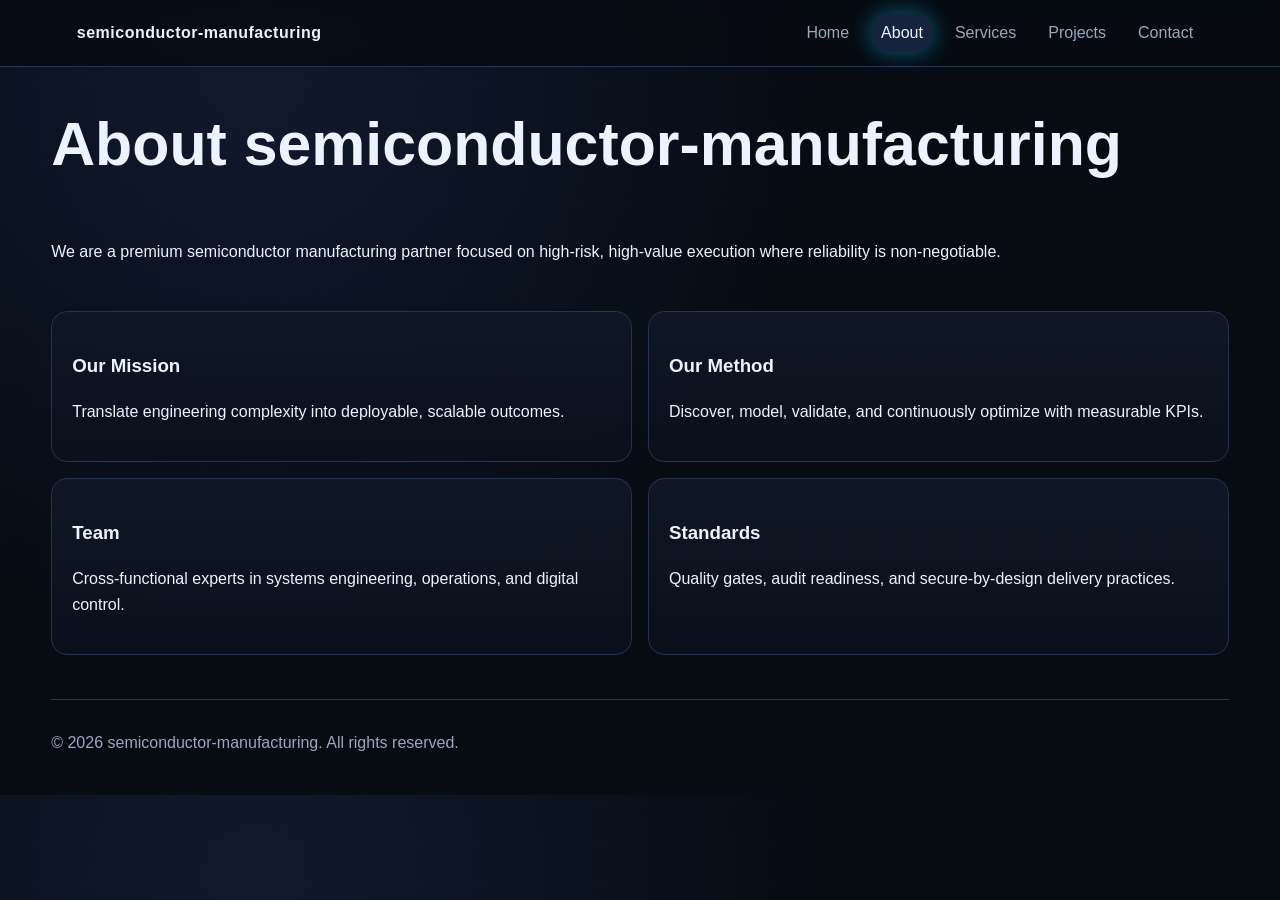
==== about.html @ 589b0c00 "initial commit" ====
﻿<!doctype html>
<html lang="en">
<head>
    <meta charset="UTF-8">
    <meta name="viewport" content="width=device-width, initial-scale=1.0">
    <meta name="description" content="semiconductor-manufacturing premium industrial agency website.">
    <title>semiconductor-manufacturing | About</title>
    <link rel="stylesheet" href="css/styles.css">
</head>
<body>
    <div class="bg-grid" aria-hidden="true"></div>
    <header class="site-header">
        <a class="logo" href="index.html">semiconductor-manufacturing</a>
        <nav>
                <a href="index.html">Home</a>
                <a href="about.html" class="active">About</a>
                <a href="services.html">Services</a>
                <a href="projects.html">Projects</a>
                <a href="contact.html">Contact</a>
        </nav>
    </header>
    <main class="container">
        <section class="page-hero reveal"><h1>About semiconductor-manufacturing</h1><p>We are a premium semiconductor manufacturing partner focused on high-risk, high-value execution where reliability is non-negotiable.</p></section>
        <section class="grid-2 reveal">
            <article class="card"><h3>Our Mission</h3><p>Translate engineering complexity into deployable, scalable outcomes.</p></article>
            <article class="card"><h3>Our Method</h3><p>Discover, model, validate, and continuously optimize with measurable KPIs.</p></article>
            <article class="card"><h3>Team</h3><p>Cross-functional experts in systems engineering, operations, and digital control.</p></article>
            <article class="card"><h3>Standards</h3><p>Quality gates, audit readiness, and secure-by-design delivery practices.</p></article>
        </section>
    </main>
    <footer class="site-footer">
        <p>&copy; 2026 semiconductor-manufacturing. All rights reserved.</p>
    </footer>
    <script src="js/script.js"></script>
</body>
</html>
---- css/styles.css ----
﻿:root {
    --bg: #070b12;
    --text: #edf2ff;
    --muted: #9ca7bf;
    --line: #24334f;
    --accent: #00d2ff;
    --accent-2: #36ff8f;
    --glow: 0 0 22px rgba(0, 210, 255, 0.45);
    --radius: 16px;
}
* { box-sizing: border-box; }
html { scroll-behavior: smooth; }
body { margin: 0; font-family: "Segoe UI", "Trebuchet MS", sans-serif; background: radial-gradient(circle at 20% 10%, #0f1a2e, var(--bg) 45%), var(--bg); color: var(--text); line-height: 1.6; }
.bg-grid { position: fixed; inset: 0; background-image: linear-gradient(rgba(255,255,255,.04) 1px, transparent 1px), linear-gradient(90deg, rgba(255,255,255,.04) 1px, transparent 1px); background-size: 40px 40px; opacity: .25; pointer-events: none; z-index: -1; }
.site-header { position: sticky; top: 0; display: flex; justify-content: space-between; align-items: center; padding: 14px 6vw; border-bottom: 1px solid var(--line); background: rgba(7, 11, 18, 0.86); backdrop-filter: blur(8px); z-index: 10; }
.logo { color: var(--text); text-decoration: none; font-weight: 700; letter-spacing: .5px; }
nav { display: flex; gap: 12px; flex-wrap: wrap; }
nav a { color: var(--muted); text-decoration: none; padding: 6px 10px; border-radius: 999px; transition: .25s ease; }
nav a:hover, nav a.active { color: var(--text); background: #15233d; box-shadow: var(--glow); }
.container { width: min(1180px, 92vw); margin: 44px auto; display: grid; gap: 30px; }
.hero, .page-hero { display: grid; grid-template-columns: repeat(2, minmax(0, 1fr)); gap: 30px; align-items: center; }
.page-hero { grid-template-columns: 1fr; }
.kicker { color: var(--accent-2); text-transform: uppercase; letter-spacing: 1.2px; font-weight: 600; }
h1 { font-size: clamp(2rem, 5vw, 3.8rem); line-height: 1.1; margin: 0 0 16px; }
h2 { font-size: clamp(1.4rem, 3vw, 2rem); margin-top: 0; }
.hero-orb { width: min(420px, 100%); aspect-ratio: 1; border-radius: 50%; margin-inline: auto; background: conic-gradient(from 180deg, #0ef, #34ff8a, #1292f2, #0ef); box-shadow: 0 0 70px rgba(0, 210, 255, .45); animation: spin 18s linear infinite; }
@keyframes spin { to { transform: rotate(360deg); } }
.hero-actions { display: flex; gap: 12px; flex-wrap: wrap; margin-top: 16px; }
.btn { border: 1px solid var(--line); color: var(--text); text-decoration: none; background: #101a2f; padding: 10px 14px; border-radius: 10px; transition: .25s ease; cursor: pointer; }
.btn:hover { transform: translateY(-2px); box-shadow: var(--glow); }
.btn-primary { background: linear-gradient(130deg, #00a9d8, #18b56f); border-color: transparent; }
.grid-3, .stats { display: grid; grid-template-columns: repeat(4, minmax(0, 1fr)); gap: 16px; }
.grid-3 { grid-template-columns: repeat(3, minmax(0, 1fr)); }
.grid-2 { display: grid; grid-template-columns: repeat(2, minmax(0, 1fr)); gap: 16px; }
.card { background: linear-gradient(180deg, rgba(17, 24, 38, 0.94), rgba(10, 16, 27, 0.96)); border: 1px solid var(--line); border-radius: var(--radius); padding: 20px; transition: .3s ease; }
.card:hover { border-color: #2f5b9a; transform: translateY(-4px); box-shadow: var(--glow); }
.stat-card h3 { font-size: 2rem; margin: 0; color: var(--accent); }
.animated-card { animation: floatCard 3.8s ease-in-out infinite alternate; }
@keyframes floatCard { from { transform: translateY(0); } to { transform: translateY(-8px); } }
.tool-section .tool-grid { display: grid; grid-template-columns: repeat(2, minmax(0, 1fr)); gap: 16px; }
#tool-form { display: grid; gap: 12px; }
#tool-form label { display: grid; gap: 6px; color: var(--muted); font-size: .95rem; }
#tool-form input { background: #0a1323; border: 1px solid var(--line); color: var(--text); border-radius: 10px; padding: 9px 11px; }
.tool-output p { min-height: 54px; }
.meter { height: 10px; border-radius: 8px; background: #1b2539; overflow: hidden; }
.meter span { display: block; width: 0; height: 100%; background: linear-gradient(90deg, var(--accent), var(--accent-2)); transition: width .45s ease; }
.contact-form input, .contact-form textarea { width: 100%; background: #0a1323; color: var(--text); border: 1px solid var(--line); border-radius: 10px; padding: 9px 11px; }
.reveal { opacity: 0; transform: translateY(18px); transition: .65s ease; }
.reveal.show { opacity: 1; transform: translateY(0); }
.site-footer { width: min(1180px, 92vw); margin: 24px auto 40px; color: var(--muted); border-top: 1px solid var(--line); padding-top: 14px; }
@media (max-width: 960px) {
    .hero, .grid-3, .grid-2, .stats, .tool-section .tool-grid { grid-template-columns: 1fr; }
    .site-header { gap: 10px; flex-direction: column; align-items: flex-start; }
}
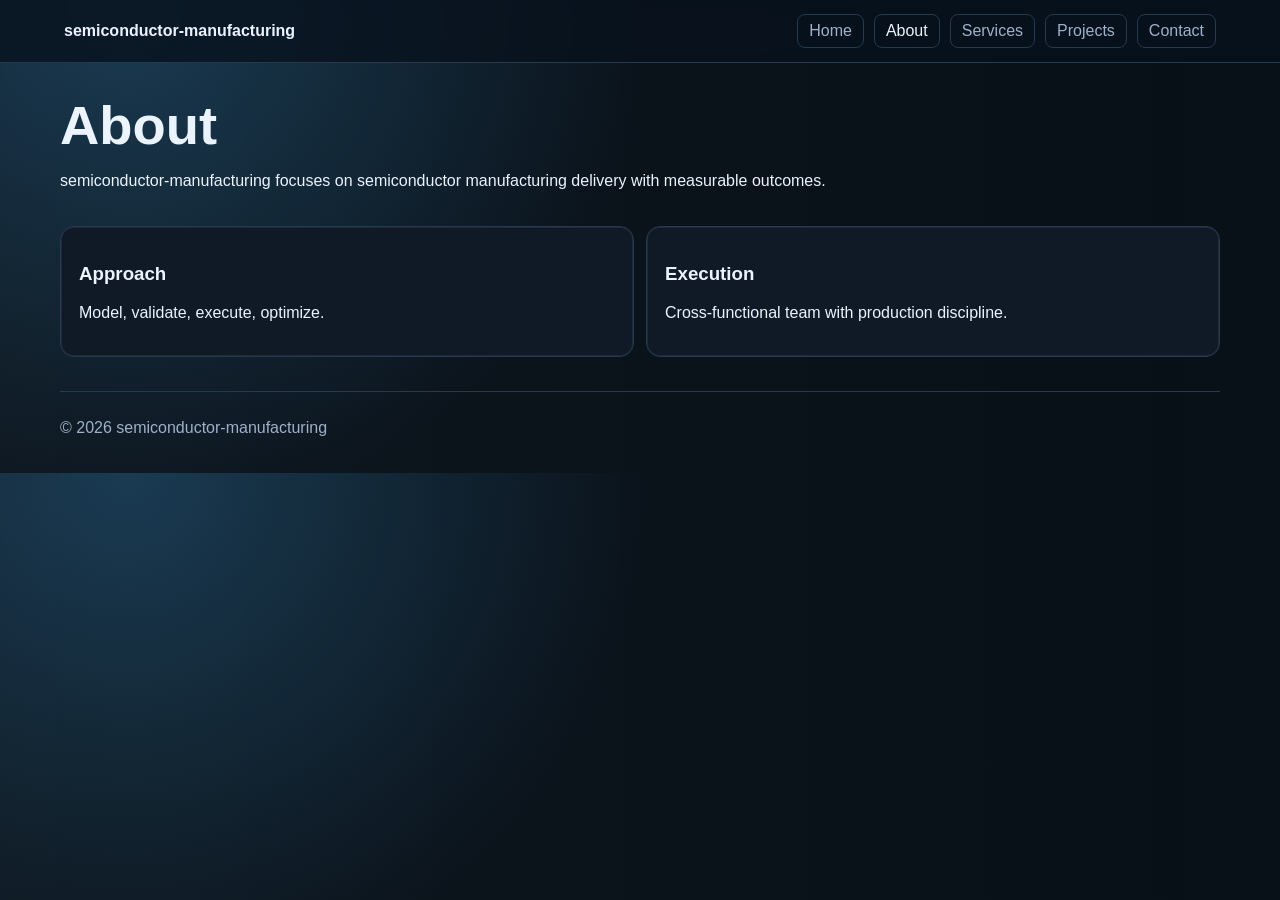
==== commit fd7da59a: "made this unique" ====
--- a/about.html
+++ b/about.html
@@ -1,36 +1,2 @@
-﻿<!doctype html>
-<html lang="en">
-<head>
-    <meta charset="UTF-8">
-    <meta name="viewport" content="width=device-width, initial-scale=1.0">
-    <meta name="description" content="semiconductor-manufacturing premium industrial agency website.">
-    <title>semiconductor-manufacturing | About</title>
-    <link rel="stylesheet" href="css/styles.css">
-</head>
-<body>
-    <div class="bg-grid" aria-hidden="true"></div>
-    <header class="site-header">
-        <a class="logo" href="index.html">semiconductor-manufacturing</a>
-        <nav>
-                <a href="index.html">Home</a>
-                <a href="about.html" class="active">About</a>
-                <a href="services.html">Services</a>
-                <a href="projects.html">Projects</a>
-                <a href="contact.html">Contact</a>
-        </nav>
-    </header>
-    <main class="container">
-        <section class="page-hero reveal"><h1>About semiconductor-manufacturing</h1><p>We are a premium semiconductor manufacturing partner focused on high-risk, high-value execution where reliability is non-negotiable.</p></section>
-        <section class="grid-2 reveal">
-            <article class="card"><h3>Our Mission</h3><p>Translate engineering complexity into deployable, scalable outcomes.</p></article>
-            <article class="card"><h3>Our Method</h3><p>Discover, model, validate, and continuously optimize with measurable KPIs.</p></article>
-            <article class="card"><h3>Team</h3><p>Cross-functional experts in systems engineering, operations, and digital control.</p></article>
-            <article class="card"><h3>Standards</h3><p>Quality gates, audit readiness, and secure-by-design delivery practices.</p></article>
-        </section>
-    </main>
-    <footer class="site-footer">
-        <p>&copy; 2026 semiconductor-manufacturing. All rights reserved.</p>
-    </footer>
-    <script src="js/script.js"></script>
-</body>
-</html>
+﻿<!doctype html><html lang="en"><head><meta charset="utf-8"><meta name="viewport" content="width=device-width,initial-scale=1"><title>semiconductor-manufacturing | about.html</title><link rel="stylesheet" href="css/styles.css"></head><body class="nav-box card-edge hero-split motif-silicon btn-line"><div class="bg"></div><header><a class="logo" href="index.html">semiconductor-manufacturing</a><nav><a href="index.html">Home</a><a href="about.html" class="active">About</a><a href="services.html">Services</a><a href="projects.html">Projects</a><a href="contact.html">Contact</a></nav></header><main>        <section class="head reveal"><h1>About</h1><p>semiconductor-manufacturing focuses on semiconductor manufacturing delivery with measurable outcomes.</p></section>
+        <section class="cols reveal"><article class="card"><h3>Approach</h3><p>Model, validate, execute, optimize.</p></article><article class="card"><h3>Execution</h3><p>Cross-functional team with production discipline.</p></article></section></main><footer><p>&copy; 2026 semiconductor-manufacturing</p></footer><script src="js/script.js"></script></body></html>
--- a/css/styles.css
+++ b/css/styles.css
@@ -1,54 +1,16 @@
-﻿:root {
-    --bg: #070b12;
-    --text: #edf2ff;
-    --muted: #9ca7bf;
-    --line: #24334f;
-    --accent: #00d2ff;
-    --accent-2: #36ff8f;
-    --glow: 0 0 22px rgba(0, 210, 255, 0.45);
-    --radius: 16px;
-}
-* { box-sizing: border-box; }
-html { scroll-behavior: smooth; }
-body { margin: 0; font-family: "Segoe UI", "Trebuchet MS", sans-serif; background: radial-gradient(circle at 20% 10%, #0f1a2e, var(--bg) 45%), var(--bg); color: var(--text); line-height: 1.6; }
-.bg-grid { position: fixed; inset: 0; background-image: linear-gradient(rgba(255,255,255,.04) 1px, transparent 1px), linear-gradient(90deg, rgba(255,255,255,.04) 1px, transparent 1px); background-size: 40px 40px; opacity: .25; pointer-events: none; z-index: -1; }
-.site-header { position: sticky; top: 0; display: flex; justify-content: space-between; align-items: center; padding: 14px 6vw; border-bottom: 1px solid var(--line); background: rgba(7, 11, 18, 0.86); backdrop-filter: blur(8px); z-index: 10; }
-.logo { color: var(--text); text-decoration: none; font-weight: 700; letter-spacing: .5px; }
-nav { display: flex; gap: 12px; flex-wrap: wrap; }
-nav a { color: var(--muted); text-decoration: none; padding: 6px 10px; border-radius: 999px; transition: .25s ease; }
-nav a:hover, nav a.active { color: var(--text); background: #15233d; box-shadow: var(--glow); }
-.container { width: min(1180px, 92vw); margin: 44px auto; display: grid; gap: 30px; }
-.hero, .page-hero { display: grid; grid-template-columns: repeat(2, minmax(0, 1fr)); gap: 30px; align-items: center; }
-.page-hero { grid-template-columns: 1fr; }
-.kicker { color: var(--accent-2); text-transform: uppercase; letter-spacing: 1.2px; font-weight: 600; }
-h1 { font-size: clamp(2rem, 5vw, 3.8rem); line-height: 1.1; margin: 0 0 16px; }
-h2 { font-size: clamp(1.4rem, 3vw, 2rem); margin-top: 0; }
-.hero-orb { width: min(420px, 100%); aspect-ratio: 1; border-radius: 50%; margin-inline: auto; background: conic-gradient(from 180deg, #0ef, #34ff8a, #1292f2, #0ef); box-shadow: 0 0 70px rgba(0, 210, 255, .45); animation: spin 18s linear infinite; }
-@keyframes spin { to { transform: rotate(360deg); } }
-.hero-actions { display: flex; gap: 12px; flex-wrap: wrap; margin-top: 16px; }
-.btn { border: 1px solid var(--line); color: var(--text); text-decoration: none; background: #101a2f; padding: 10px 14px; border-radius: 10px; transition: .25s ease; cursor: pointer; }
-.btn:hover { transform: translateY(-2px); box-shadow: var(--glow); }
-.btn-primary { background: linear-gradient(130deg, #00a9d8, #18b56f); border-color: transparent; }
-.grid-3, .stats { display: grid; grid-template-columns: repeat(4, minmax(0, 1fr)); gap: 16px; }
-.grid-3 { grid-template-columns: repeat(3, minmax(0, 1fr)); }
-.grid-2 { display: grid; grid-template-columns: repeat(2, minmax(0, 1fr)); gap: 16px; }
-.card { background: linear-gradient(180deg, rgba(17, 24, 38, 0.94), rgba(10, 16, 27, 0.96)); border: 1px solid var(--line); border-radius: var(--radius); padding: 20px; transition: .3s ease; }
-.card:hover { border-color: #2f5b9a; transform: translateY(-4px); box-shadow: var(--glow); }
-.stat-card h3 { font-size: 2rem; margin: 0; color: var(--accent); }
-.animated-card { animation: floatCard 3.8s ease-in-out infinite alternate; }
-@keyframes floatCard { from { transform: translateY(0); } to { transform: translateY(-8px); } }
-.tool-section .tool-grid { display: grid; grid-template-columns: repeat(2, minmax(0, 1fr)); gap: 16px; }
-#tool-form { display: grid; gap: 12px; }
-#tool-form label { display: grid; gap: 6px; color: var(--muted); font-size: .95rem; }
-#tool-form input { background: #0a1323; border: 1px solid var(--line); color: var(--text); border-radius: 10px; padding: 9px 11px; }
-.tool-output p { min-height: 54px; }
-.meter { height: 10px; border-radius: 8px; background: #1b2539; overflow: hidden; }
-.meter span { display: block; width: 0; height: 100%; background: linear-gradient(90deg, var(--accent), var(--accent-2)); transition: width .45s ease; }
-.contact-form input, .contact-form textarea { width: 100%; background: #0a1323; color: var(--text); border: 1px solid var(--line); border-radius: 10px; padding: 9px 11px; }
-.reveal { opacity: 0; transform: translateY(18px); transition: .65s ease; }
-.reveal.show { opacity: 1; transform: translateY(0); }
-.site-footer { width: min(1180px, 92vw); margin: 24px auto 40px; color: var(--muted); border-top: 1px solid var(--line); padding-top: 14px; }
-@media (max-width: 960px) {
-    .hero, .grid-3, .grid-2, .stats, .tool-section .tool-grid { grid-template-columns: 1fr; }
-    .site-header { gap: 10px; flex-direction: column; align-items: flex-start; }
-}
+﻿:root{--a:#67ecff;--b:#a8ffd9;--bg:#081018;--g:#15374f;--f:'Verdana',sans-serif;--t:#ebf3ff;--m:#9fb1c9;--l:#263950}*{box-sizing:border-box}html{scroll-behavior:smooth}body{margin:0;font-family:var(--f);color:var(--t);background:radial-gradient(circle at 10% 0%,var(--g),var(--bg) 42%),var(--bg)}.bg{position:fixed;inset:0;opacity:.2;pointer-events:none;z-index:-1}
+body.motif-rings .bg{background:radial-gradient(circle,#fff2 1px,transparent 1px);background-size:22px 22px}body.motif-mesh .bg{background-image:linear-gradient(#fff2 1px,transparent 1px),linear-gradient(90deg,#fff2 1px,transparent 1px);background-size:34px 34px}body.motif-radar .bg{background:radial-gradient(circle at 70% 20%,#fff3,transparent 30%)}body.motif-leaf .bg{background:linear-gradient(120deg,#fff2,transparent)}body.motif-strata .bg{background:repeating-linear-gradient(160deg,#fff1,#fff1 2px,transparent 2px,transparent 18px)}body.motif-vector .bg{background:linear-gradient(45deg,#fff2 1px,transparent 1px);background-size:26px 26px}body.motif-grain .bg{background:radial-gradient(#fff2 1px,transparent 1px);background-size:14px 14px}body.motif-signal .bg{background:repeating-radial-gradient(circle at 65% 35%,#fff2 0 2px,transparent 2px 18px)}body.motif-silicon .bg{background:linear-gradient(90deg,#fff2,transparent)}body.motif-matrix .bg{background:repeating-linear-gradient(0deg,#fff2,#fff2 1px,transparent 1px,transparent 12px)}body.motif-route .bg{background:linear-gradient(130deg,#fff2,transparent)}body.motif-grid .bg{background-image:linear-gradient(#fff2 1px,transparent 1px),linear-gradient(90deg,#fff2 1px,transparent 1px);background-size:40px 40px}body.motif-beam .bg{background:linear-gradient(90deg,transparent,#fff2,transparent)}body.motif-forge .bg{background:radial-gradient(circle at 20% 20%,#fff3,transparent 32%)}body.motif-nodes .bg{background:radial-gradient(circle,#fff2 2px,transparent 2px);background-size:28px 28px}body.motif-dashboard .bg{background:linear-gradient(0deg,#fff2 2px,transparent 2px);background-size:100% 28px}body.motif-target .bg{background:repeating-radial-gradient(circle,#fff2 0 2px,transparent 2px 12px)}body.motif-orbit .bg{background:radial-gradient(circle at 30% 40%,#fff2,transparent 30%)}body.motif-arm .bg{background:linear-gradient(45deg,#fff2 2px,transparent 2px);background-size:24px 24px}body.motif-factory .bg{background:repeating-linear-gradient(90deg,#fff2,#fff2 4px,transparent 4px,transparent 20px)}
+header{position:sticky;top:0;display:flex;justify-content:space-between;align-items:center;gap:10px;padding:14px 5vw;background:#08121dcc;border-bottom:1px solid var(--l);backdrop-filter:blur(6px)}.logo{color:var(--t);text-decoration:none;font-weight:700}nav{display:flex;gap:10px;flex-wrap:wrap}nav a{color:var(--m);text-decoration:none;padding:7px 11px;transition:.2s}
+body.nav-pill nav a{border:1px solid transparent;border-radius:999px}body.nav-pill nav a:hover,body.nav-pill nav a.active{color:var(--t);border-color:var(--l);background:#17273a}
+body.nav-underline nav a{border-bottom:2px solid transparent}body.nav-underline nav a:hover,body.nav-underline nav a.active{color:var(--t);border-color:var(--a)}
+body.nav-box nav a{border:1px solid var(--l);border-radius:8px}body.nav-box nav a:hover,body.nav-box nav a.active{color:var(--t)}
+main{width:min(1160px,92vw);margin:34px auto;display:grid;gap:20px}h1{font-size:clamp(2rem,5vw,3.4rem);line-height:1.08;margin:0 0 10px}.kicker{text-transform:uppercase;letter-spacing:1.5px;color:var(--b)}
+.hero{display:grid;gap:14px;align-items:center}body.hero-split .hero{grid-template-columns:1.2fr .8fr}body.hero-stack .hero{grid-template-columns:1fr}.hero-visual{min-height:230px;border:1px solid var(--l);border-radius:18px;position:relative;overflow:hidden;background:linear-gradient(130deg,#fff1,#fff0)}.hero-visual span{position:absolute;inset:20%;border:2px solid var(--a);border-radius:999px;animation:wave 2.7s ease-in-out infinite}.hero-visual span:nth-child(2){inset:32%;border-color:var(--b);animation-delay:.4s}.hero-visual span:nth-child(3){inset:44%;border-color:#fff8;animation-delay:.8s}@keyframes wave{0%{transform:scale(.82);opacity:.9}100%{transform:scale(1.55);opacity:.08}}
+.actions{display:flex;gap:10px;flex-wrap:wrap;margin-top:10px}.btn{text-decoration:none;padding:10px 14px;border-radius:10px;cursor:pointer;transition:.2s}.btn:hover{transform:translateY(-2px)}
+body.btn-solid .btn{border:1px solid var(--l);background:#112033;color:var(--t)}body.btn-solid .btn.primary{border:none;background:linear-gradient(130deg,var(--a),var(--b));color:#021522}
+body.btn-line .btn{border:1px solid color-mix(in srgb,var(--a) 45%,var(--l));background:transparent;color:var(--t)}body.btn-line .btn.primary{background:color-mix(in srgb,var(--a) 20%,transparent)}
+.stats{display:grid;grid-template-columns:repeat(4,minmax(0,1fr));gap:12px}.cols,.tool-grid{display:grid;grid-template-columns:repeat(2,minmax(0,1fr));gap:12px}.card{padding:18px;border-radius:14px;transition:.25s}
+body.card-glow .card{background:linear-gradient(180deg,#152335,#0e1826);border:1px solid var(--l)}body.card-glow .card:hover{box-shadow:0 0 22px color-mix(in srgb,var(--a) 45%,transparent);transform:translateY(-4px)}
+body.card-soft .card{background:linear-gradient(180deg,#1a2533,#121a25);border:1px solid #fff1}body.card-soft .card:hover{transform:translateY(-3px)}
+body.card-edge .card{background:#101a27;border:1px solid var(--l);box-shadow:inset 0 0 0 1px #fff1}body.card-edge .card:hover{border-color:var(--a);transform:translateY(-3px)}
+.list{margin:0;padding-left:18px;display:grid;gap:8px}label{display:grid;gap:6px;color:var(--m)}input,textarea{width:100%;background:#0a1320;color:var(--t);border:1px solid var(--l);border-radius:8px;padding:9px}#tool-form{display:grid;gap:10px}.meter{height:10px;background:#1a283b;border-radius:7px;overflow:hidden}.meter span{display:block;height:100%;width:0;background:linear-gradient(90deg,var(--a),var(--b));transition:width .45s}.reveal{opacity:0;transform:translateY(14px);transition:.6s}.reveal.show{opacity:1;transform:none}footer{width:min(1160px,92vw);margin:18px auto 36px;padding-top:11px;border-top:1px solid var(--l);color:var(--m)}@media (max-width:900px){.hero,.stats,.cols,.tool-grid{grid-template-columns:1fr}header{flex-direction:column;align-items:flex-start}}
